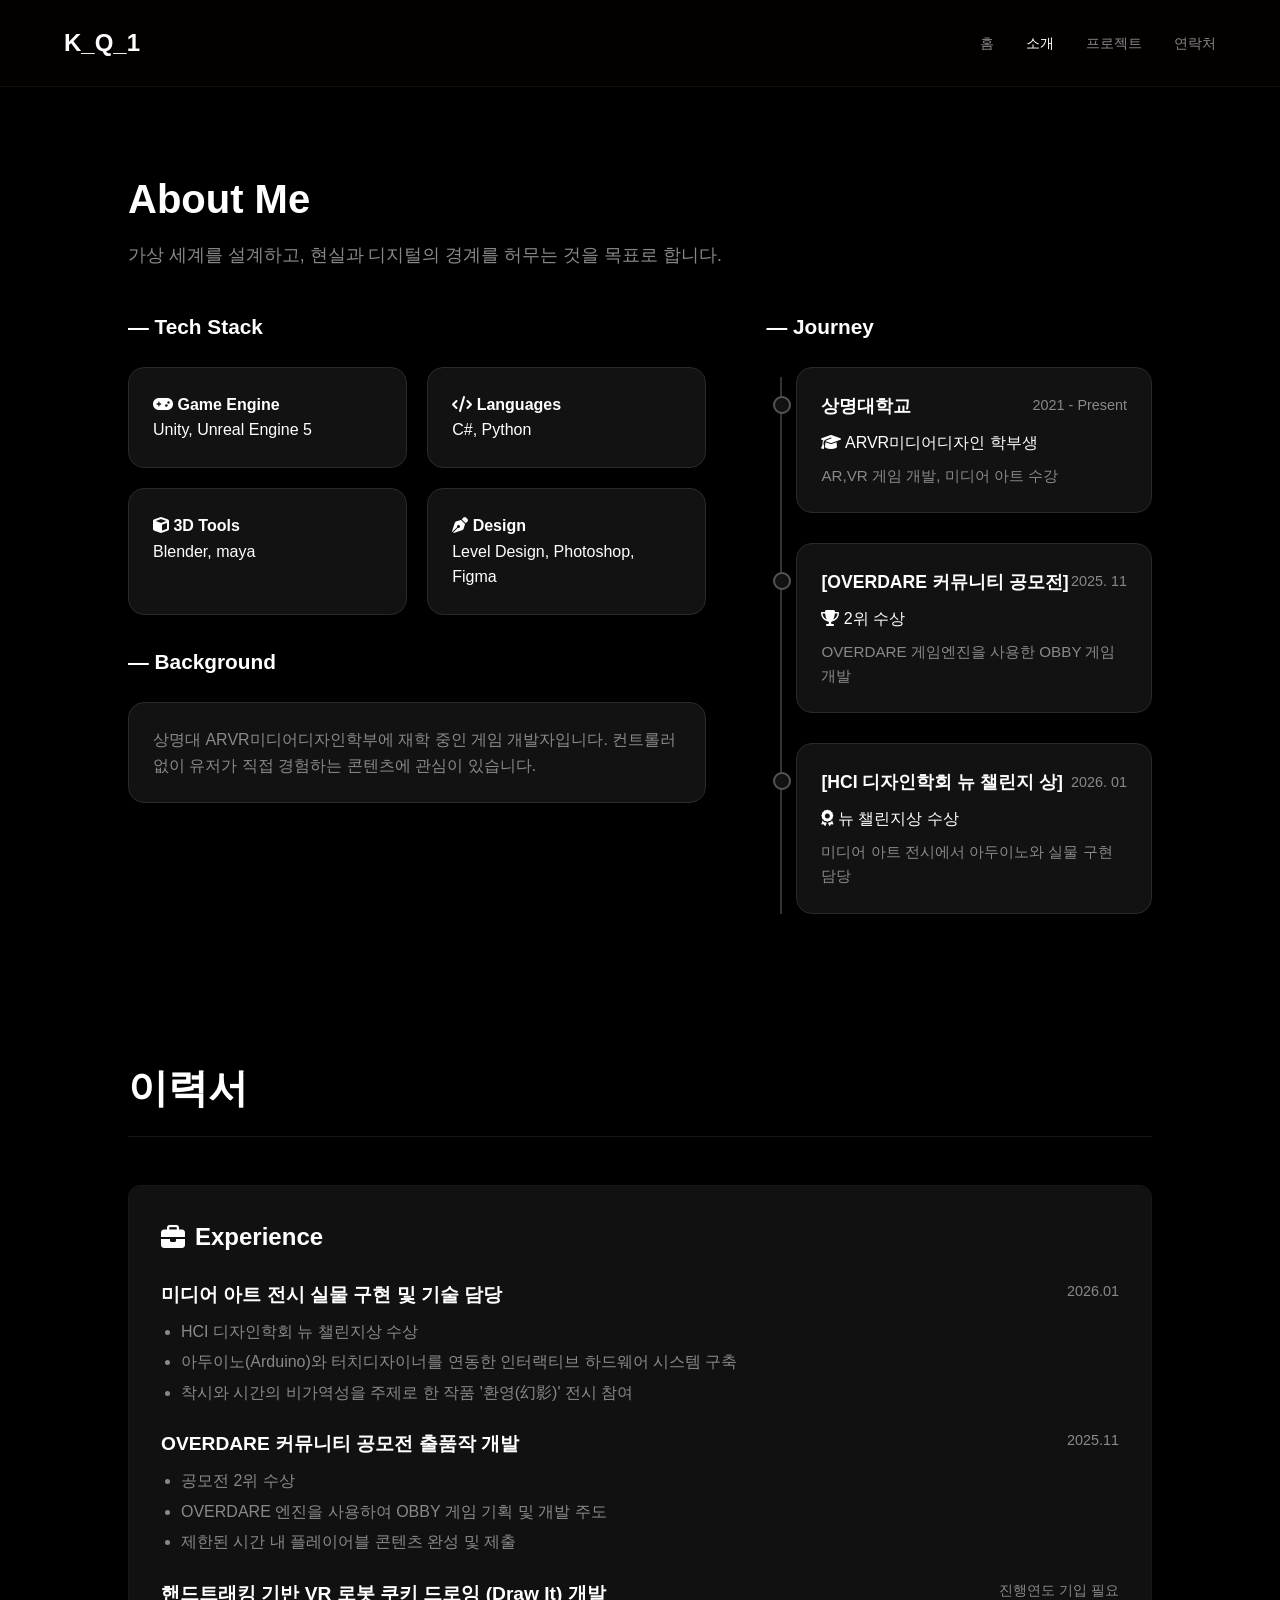
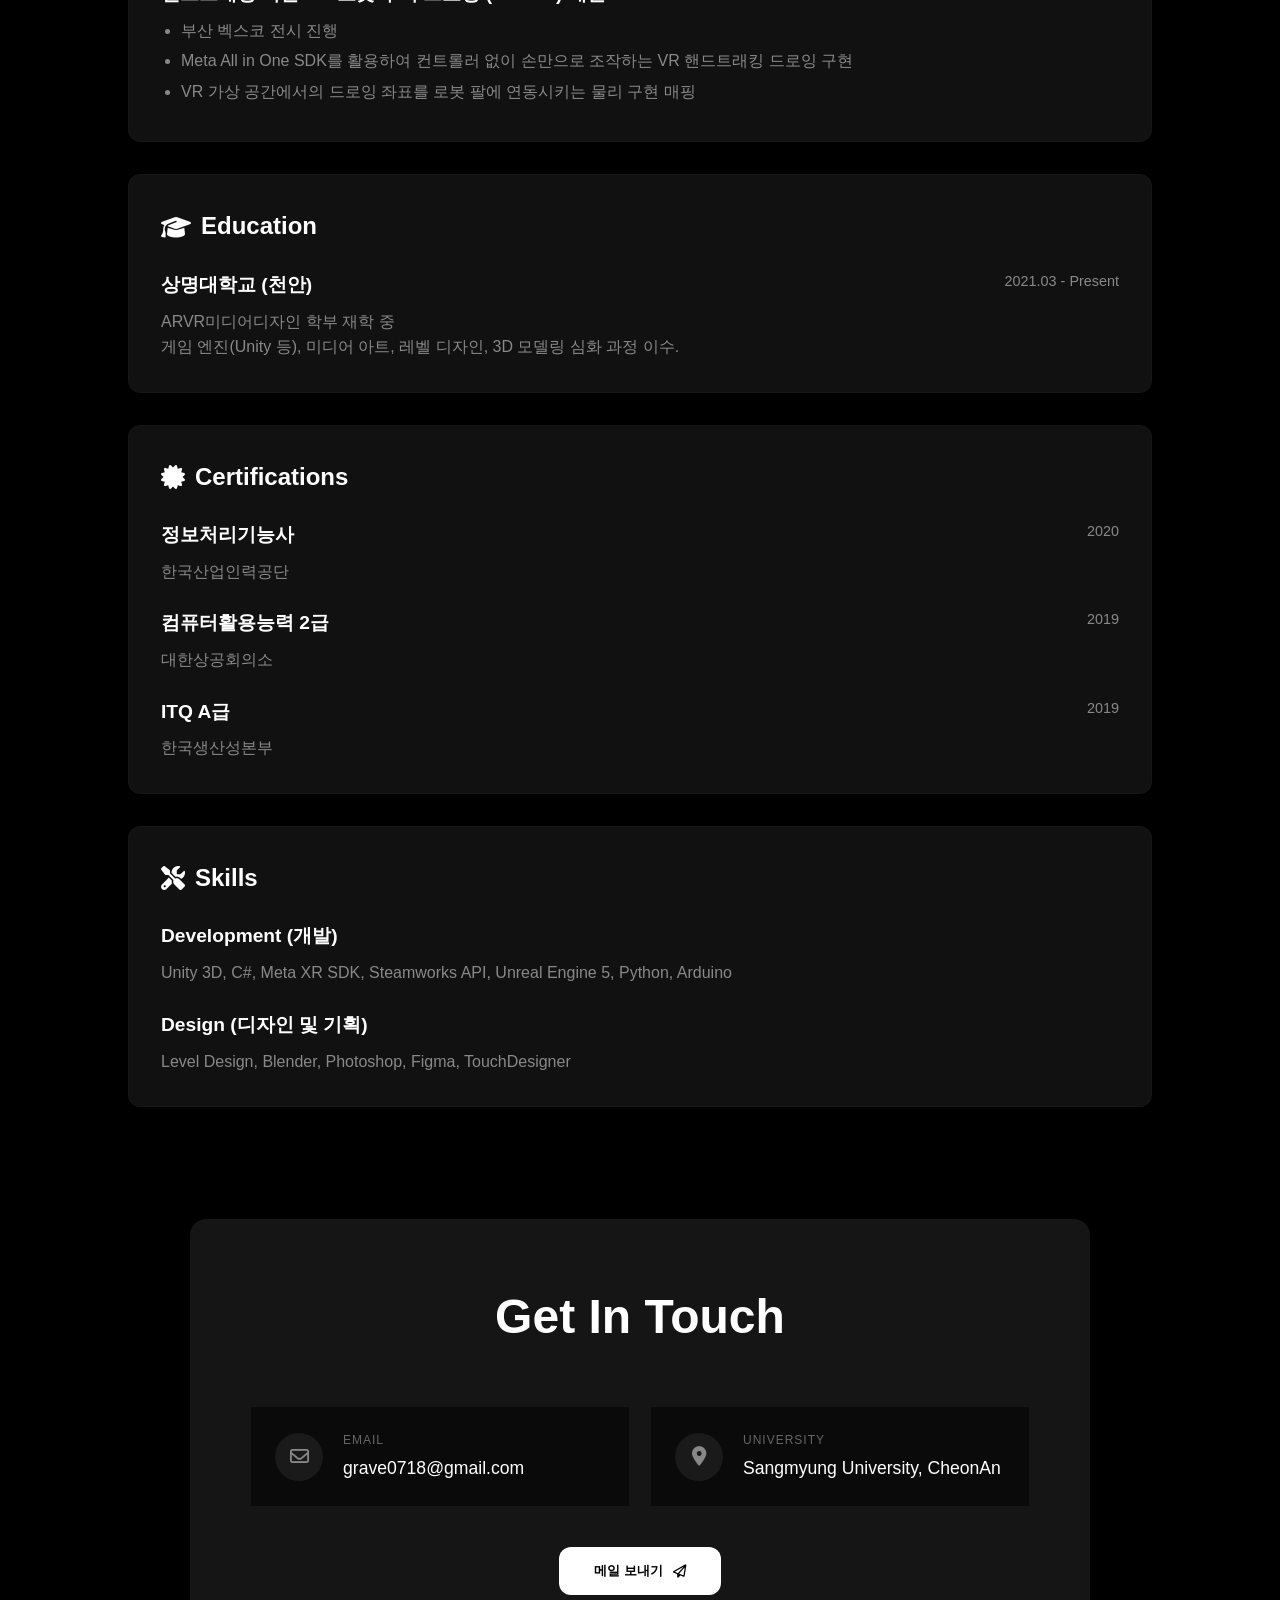
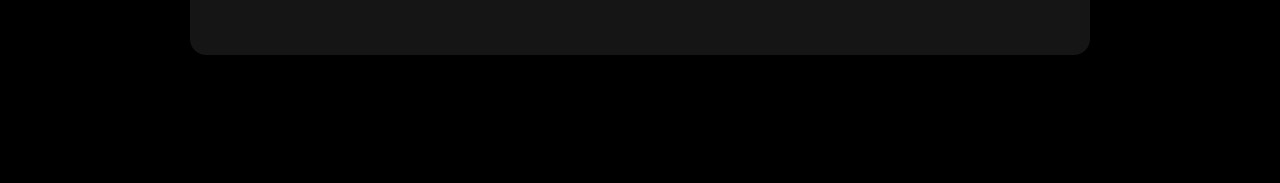
==== About.html @ 1043309b "04-09 2ndUpload(about 페이지 분리)" ====
<!DOCTYPE html>
<html lang="ko">

<head>
    <meta name="viewport" content="width=device-width, initial-scale=1.0">
    <meta charset="UTF-8">
    <title>기록보관소 - 소개</title>
    <link rel="stylesheet" href="style.css">
    <link rel="stylesheet" href="https://cdnjs.cloudflare.com/ajax/libs/font-awesome/6.4.0/css/all.min.css">
    <style>
        .resume-section {
            padding: 2rem 10%;
        }
        .resume-header {
            margin-bottom: 3rem;
            border-bottom: 1px solid var(--border);
            padding-bottom: 1rem;
        }
        .resume-header h2 {
            font-size: 2.5rem;
        }
        .resume-grid {
            display: grid;
            grid-template-columns: 1fr;
            gap: 2rem;
        }
        .resume-block {
            background: #111;
            border: 1px solid var(--border);
            border-radius: 12px;
            padding: 2rem;
        }
        .resume-block h3 {
            font-size: 1.5rem;
            margin-bottom: 1.5rem;
            color: var(--accent);
            display: flex;
            align-items: center;
            gap: 10px;
        }
        .resume-item {
            margin-bottom: 1.5rem;
        }
        .resume-item:last-child {
            margin-bottom: 0;
        }
        .resume-item-header {
            display: flex;
            justify-content: space-between;
            align-items: flex-start;
            margin-bottom: 0.5rem;
        }
        .resume-item-title {
            font-size: 1.2rem;
            font-weight: 600;
        }
        .resume-item-date {
            color: var(--text-sub);
            font-size: 0.9rem;
        }
        .resume-item-desc {
            color: var(--text-sub);
            line-height: 1.6;
            margin-top: 5px;
        }
        .resume-item ul {
            padding-left: 20px;
            margin-top: 5px;
            color: var(--text-sub);
        }
        .resume-item ul li {
            margin-bottom: 5px;
        }
    </style>
</head>

<body>
    <header>
        <div class="logo">K_Q_1</div>
        <nav>
            <ul>
                <li><a href="index.html">홈</a></li>
                <li><a href="about.html" style="color: var(--text-main);">소개</a></li>
                <li><a href="index.html#projects">프로젝트</a></li>
                <li><a href="index.html#contact">연락처</a></li>
            </ul>
        </nav>
    </header>

    <main>
        <section id="about-me" class="about-me">
            <div class="section-title">
                <h2>About Me</h2>
                <p>가상 세계를 설계하고, 현실과 디지털의 경계를 허무는 것을 목표로 합니다.</p>
            </div>

            <div class="about-content">
                <div class="content-left">
                    <h3>— Tech Stack</h3>
                    <div class="tech-grid">
                        <div class="tech-card">
                            <h4><i class="fas fa-gamepad"></i> Game Engine</h4>
                            <div class="tags"><span>Unity, </span><span>Unreal Engine 5</span></div>
                        </div>
                        <div class="tech-card">
                            <h4><i class="fas fa-code"></i> Languages</h4>
                            <div class="tags"><span>C#, </span><span>Python</span></div>
                        </div>
                        <div class="tech-card">
                            <h4><i class="fas fa-cube"></i> 3D Tools</h4>
                            <div class="tags"><span>Blender, maya</span></div>
                        </div>
                        <div class="tech-card">
                            <h4><i class="fas fa-pen-nib"></i> Design</h4>
                            <div class="tags"><span>Level Design, </span><span>Photoshop, </span><span>Figma</span></div>
                        </div>
                    </div>

                    <h3>— Background</h3>
                    <div class="background-box">
                        <p>상명대 ARVR미디어디자인학부에 재학 중인 게임 개발자입니다. 컨트롤러 없이 유저가 직접 경험하는 콘텐츠에 관심이 있습니다.</p>
                    </div>
                </div>

                <div class="content-right">
                    <h3>— Journey</h3>
                    <div class="timeline">
                        <div class="timeline-item">
                            <div class="time-header">
                                <h4>상명대학교</h4>
                                <span class="date">2021 - Present</span>
                            </div>
                            <p class="sub-title"><i class="fas fa-graduation-cap"></i> ARVR미디어디자인 학부생</p>
                            <p class="desc">AR,VR 게임 개발, 미디어 아트 수강 </p>
                        </div>

                        <div class="timeline-item">
                            <div class="time-header">
                                <h4>[OVERDARE 커뮤니티 공모전]</h4>
                                <span class="date">2025. 11</span>
                            </div>
                            <p class="sub-title"><i class="fas fa-trophy"></i> 2위 수상</p>
                            <p class="desc">OVERDARE 게임엔진을 사용한 OBBY 게임 개발</p>
                        </div>

                        <div class="timeline-item">
                            <div class="time-header">
                                <h4>[HCI 디자인학회 뉴 챌린지 상]</h4>
                                <span class="date">2026. 01</span>
                            </div>
                            <p class="sub-title"><i class="fas fa-award"></i> 뉴 챌린지상 수상</p>
                            <p class="desc">미디어 아트 전시에서 아두이노와 실물 구현 담당</p>
                        </div>
                    </div>
                </div>
            </div>
        </section>

        <section class="resume-section">
            <div class="resume-header">
                <h2>이력서</h2>
            </div>
            
            <div class="resume-grid">
                <div class="resume-block">
                    <h3><i class="fas fa-briefcase"></i> Experience</h3>
                    <div class="resume-item">
                        <div class="resume-item-header">
                            <div class="resume-item-title">미디어 아트 전시 실물 구현 및 기술 담당</div>
                            <div class="resume-item-date">2026.01</div>
                        </div>
                        <div class="resume-item-desc">
                            <ul>
                                <li>HCI 디자인학회 뉴 챌린지상 수상</li>
                                <li>아두이노(Arduino)와 터치디자이너를 연동한 인터랙티브 하드웨어 시스템 구축</li>
                                <li>착시와 시간의 비가역성을 주제로 한 작품 '환영(幻影)' 전시 참여</li>
                            </ul>
                        </div>
                    </div>
                    <div class="resume-item">
                        <div class="resume-item-header">
                            <div class="resume-item-title">OVERDARE 커뮤니티 공모전 출품작 개발</div>
                            <div class="resume-item-date">2025.11</div>
                        </div>
                        <div class="resume-item-desc">
                            <ul>
                                <li>공모전 2위 수상</li>
                                <li>OVERDARE 엔진을 사용하여 OBBY 게임 기획 및 개발 주도</li>
                                <li>제한된 시간 내 플레이어블 콘텐츠 완성 및 제출</li>
                            </ul>
                        </div>
                    </div>
                    <div class="resume-item">
                        <div class="resume-item-header">
                            <div class="resume-item-title">핸드트래킹 기반 VR 로봇 쿠키 드로잉 (Draw It) 개발</div>
                            <div class="resume-item-date">진행연도 기입 필요</div>
                        </div>
                        <div class="resume-item-desc">
                            <ul>
                                <li>부산 벡스코 전시 진행</li>
                                <li>Meta All in One SDK를 활용하여 컨트롤러 없이 손만으로 조작하는 VR 핸드트래킹 드로잉 구현</li>
                                <li>VR 가상 공간에서의 드로잉 좌표를 로봇 팔에 연동시키는 물리 구현 매핑</li>
                            </ul>
                        </div>
                    </div>
                </div>

                <div class="resume-block">
                    <h3><i class="fas fa-graduation-cap"></i> Education</h3>
                    <div class="resume-item">
                        <div class="resume-item-header">
                            <div class="resume-item-title">상명대학교 (천안)</div>
                            <div class="resume-item-date">2021.03 - Present</div>
                        </div>
                        <div class="resume-item-desc">
                            ARVR미디어디자인 학부 재학 중<br>
                            게임 엔진(Unity 등), 미디어 아트, 레벨 디자인, 3D 모델링 심화 과정 이수.
                        </div>
                    </div>
                </div>
                
                <div class="resume-block">
                    <h3><i class="fas fa-certificate"></i> Certifications</h3>
                    <div class="resume-item">
                        <div class="resume-item-header">
                            <div class="resume-item-title">정보처리기능사</div>
                            <div class="resume-item-date">2020</div>
                        </div>
                        <div class="resume-item-desc">
                            한국산업인력공단
                        </div>
                    </div>
                    <div class="resume-item">
                        <div class="resume-item-header">
                            <div class="resume-item-title">컴퓨터활용능력 2급</div>
                            <div class="resume-item-date">2019</div>
                        </div>
                        <div class="resume-item-desc">
                            대한상공회의소
                        </div>
                    </div>
                    <div class="resume-item">
                        <div class="resume-item-header">
                            <div class="resume-item-title">ITQ A급</div>
                            <div class="resume-item-date">2019</div>
                        </div>
                        <div class="resume-item-desc">
                            한국생산성본부
                        </div>
                    </div>
                </div>
                
                <div class="resume-block">
                    <h3><i class="fas fa-tools"></i> Skills</h3>
                    <div class="resume-item">
                        <div class="resume-item-header">
                            <div class="resume-item-title">Development (개발)</div>
                        </div>
                        <div class="resume-item-desc">
                            Unity 3D, C#, Meta XR SDK, Steamworks API, Unreal Engine 5, Python, Arduino
                        </div>
                    </div>
                    <div class="resume-item">
                        <div class="resume-item-header">
                            <div class="resume-item-title">Design (디자인 및 기획)</div>
                        </div>
                        <div class="resume-item-desc">
                            Level Design, Blender, Photoshop, Figma, TouchDesigner
                        </div>
                    </div>
                </div>
            </div>
        </section>
    </main>

    <section id="contact" class="contact-section">
        <div class="contact-card">
            <h2>Get In Touch</h2>
            <p class="contact-subtitle"></p>

            <div class="contact-grid">
                <div class="contact-item">
                    <div class="contact-icon"><i class="far fa-envelope"></i></div>
                    <div class="contact-text">
                        <span class="contact-label">EMAIL</span>
                        <strong>grave0718@gmail.com</strong>
                    </div>
                </div>

                <div class="contact-item">
                    <div class="contact-icon"><i class="fas fa-map-marker-alt"></i></div>
                    <div class="contact-text">
                        <span class="contact-label">UNIVERSITY</span>
                        <strong>Sangmyung University, CheonAn</strong>
                    </div>
                </div>
            </div>

            <button class="btn-primary btn-centered">메일 보내기 <i class="far fa-paper-plane"></i></button>
        </div>
    </section>

    <script src="main.js"></script>
</body>

</html>
---- style.css ----
:root {
    --bg-color: oklch(0.02 0 0);
    /* 배경: 완전 검정보다 약간 깊이감 있는 블랙 */
    --card-bg: oklch(0.07 0 0);
    /* 카드 배경: 짙은 회색 */
    --text-main: oklch(1 0 0);
    --text-sub: oklch(0.63 0 0);
    /* 서브 텍스트: 회색 */
    --accent: oklch(1 0 0);
    /* 강조색: 화이트 */
    --border: oklch(0.2 0 0);
    /* 경계선 색상 */
}

html {
    scroll-behavior: smooth;
}

* {
    margin: 0;
    padding: 0;
    box-sizing: border-box;
    font-family: 'Pretendard', 'Inter', sans-serif;
    /* 폰트가 핵심입니다 */
}

body {
    background-color: var(--bg-color);
    color: var(--text-main);
    line-height: 1.6;
}


header {
    position: sticky;
    top: 0;
    z-index: 1000;
    background-color: rgba(5, 0, 0, 0.8);
    backdrop-filter: blur(10px);
    display: flex;
    justify-content: space-between;
    align-items: center;
    padding: 1.5rem 5%;
    border-bottom: 1px solid rgba(255, 255, 255, 0.05);
}

.logo {
    font-size: 1.5rem;
    font-weight: 800;
}

nav ul {
    display: flex;
    list-style: none;
}

nav ul li {
    margin-left: 2rem;
}

nav ul li a {
    text-decoration: none;
    font-size: 0.9rem;
    color: var(--text-sub);
    transition: 0.3s;
}

nav ul li a:hover {
    color: var(--text-main);
}

.hero {
    display: flex;
    align-items: center;
    justify-content: space-between;
    min-height: 80vh;
    padding: 0 10%;
}

.hero-text {
    flex: 1.2;
}

.badge {
    background: rgba(255, 255, 255, 0.1);
    padding: 8px 16px;
    border-radius: 50px;
    font-size: 0.8rem;
    border: 1px solid var(--border);
    margin-bottom: 2rem;
    display: inline-block;
}

.hero-text h1 {
    font-size: 4.5rem;
    /* 크게 가야 느낌이 납니다 */
    line-height: 1.1;
    margin-bottom: 1.5rem;
}

.hero-text p {
    color: var(--text-sub);
    font-size: 1.1rem;
    margin-bottom: 2rem;
}

.hero-text strong {
    color: var(--text-main);
}

.hero-visual {
    flex: 0.8;
    display: flex;
    justify-content: flex-end;
}

.image-card {
    position: relative;
    max-width: 450px;
    width: 100%;
    height: 500px;
    display: flex;
    align-items: flex-end;
    padding: 20px;
    cursor: pointer;
    transition: transform 0.3s cubic-bezier(0.25, 1, 0.5, 1);
}

.image-card:hover {
    transform: translateY(-10px);
}

.card-bg-front, .card-bg-back {
    position: absolute;
    top: 0; left: 0; right: 0; bottom: 0;
    border-radius: 24px;
    background-size: cover;
    background-position: center;
    border: 1px solid #2a2a2a;
    background-color: var(--card-bg);
    transition: transform 0.5s cubic-bezier(0.4, 0, 0.2, 1), z-index 0s 0.25s, box-shadow 0.5s ease;
    box-shadow: 0 5px 15px rgba(0,0,0,0.3);
}

.card-bg-front {
    background-image: url('Images/Profile/IMG_20240602_171643_382.webp'); 
    transform: rotate(0deg) translate(0px, 0px);
    z-index: 2;
}

.card-bg-back {
    background-image: url('https://images.unsplash.com/photo-1592478411213-6153e4ebc07d?auto=format&fit=crop&q=80&w=600'); 
    transform: rotate(-3deg) translate(-10px, 5px);
    z-index: 1;
}

.image-card:hover .card-bg-front {
    box-shadow: 0 15px 30px rgba(0, 0, 0, 0.5);
}

.image-card.swapped .card-bg-front {
    transform: rotate(-3deg) translate(-10px, 5px);
    z-index: 1;
    box-shadow: 0 5px 15px rgba(0,0,0,0.3);
}

.image-card.swapped .card-bg-back {
    transform: rotate(0deg) translate(0px, 0px);
    z-index: 2;
}

.image-card.swapped:hover .card-bg-back {
    box-shadow: 0 15px 30px rgba(0, 0, 0, 0.5);
}

/* Removed `::before` tilted line, combined with real layered cards */

.badge-unity {
    background: #000;
    padding: 10px 20px;
    border-radius: 12px;
    font-size: 0.8rem;
    border: 1px solid var(--border);
    display: flex;
    align-items: center;
    position: relative;
    z-index: 10;
}

.cta-group {
    display: flex;
    align-items: center;
    gap: 20px;
}

.btn-primary {
    background: #fff;
    color: #000;
    padding: 15px 35px;
    border-radius: 12px;
    font-weight: 700;
    border: none;
    cursor: pointer;
}

.social-links i {
    font-size: 1.2rem;
    color: var(--text-sub);
    margin-left: 15px;
    padding: 12px;
    border: 1px solid var(--border);
    border-radius: 50%;
    cursor: pointer;
}


.about-me {
    padding: 5rem 10%;
}

.section-title h2 {
    font-size: 2.5rem;
    margin-bottom: 10px;
}

.about-content {
    display: flex;
    gap: 60px;
    margin-top: 40px;
}

.content-left {
    flex: 1.2;
}

.content-right {
    flex: 0.8;
}

.tech-grid {
    display: grid;
    grid-template-columns: repeat(2, 1fr);
    gap: 20px;
    margin-bottom: 30px;
}

.tech-card,
.background-box {
    background: #121212;
    border: 1px solid #2a2a2a;
    padding: 24px;
    border-radius: 16px;
}

.section-title p {
    color: var(--text-sub);
    font-size: 1.1rem;
    margin-bottom: 2rem;
}

.background-box p {
    color: var(--text-sub);
}

h3 {
    font-size: 1.3rem;
    margin-bottom: 1.5rem;
    color: var(--text-main);
}

.timeline {
    position: relative;
}

.timeline-item {
    position: relative;
    background: #121212;
    border: 1px solid #2a2a2a;
    padding: 24px;
    border-radius: 16px;
    margin-left: 30px;
    margin-bottom: 30px;
}

/* 수직 선 */
.timeline::before {
    content: '';
    position: absolute;
    left: 15px;
    transform: translateX(-50%);
    top: 10px;
    bottom: 0;
    width: 2px;
    background: #333;
}

/* 타임라인 원 */
.timeline-item::before {
    content: '';
    position: absolute;
    left: -15.5px;
    transform: translateX(-50%);
    top: 28px;
    width: 14px;
    height: 14px;
    border-radius: 50%;
    border: 2px solid #555;
    background: #121212;
    z-index: 1;
}

.time-header {
    display: flex;
    justify-content: space-between;
    align-items: center;
    margin-bottom: 10px;
}

.time-header h4 {
    font-size: 1.1rem;
    color: var(--text-main);
}

.time-header .date {
    font-size: 0.9rem;
    color: var(--text-sub);
}

.sub-title {
    color: var(--accent);
    font-weight: 500;
    margin-bottom: 8px;
}

.desc {
    color: var(--text-sub);
    font-size: 0.95rem;
}

@media (max-width: 1024px) {
    .about-content {
        flex-direction: column;
        /* 세로로 쌓기 */
    }

    .tech-grid {
        grid-template-columns: 1fr;
        /* 1줄로 변경 */
    }
}

/* ==========================================================================
   Projects Section
   ========================================================================== */
.projects-section {
    padding: 5rem 10%;
}

.projects-header {
    display: flex;
    justify-content: space-between;
    align-items: flex-end;
    margin-bottom: 3rem;
    border-bottom: 1px solid var(--border);
    padding-bottom: 20px;
}

.projects-header h2 {
    font-size: 2.5rem;
    margin-bottom: 10px;
}

.projects-header p {
    color: var(--text-sub);
}

.github-link {
    color: var(--text-main);
    text-decoration: none;
    font-size: 0.9rem;
    display: flex;
    align-items: center;
    gap: 8px;
    font-weight: 500;
}

.github-link:hover {
    color: var(--accent);
}

.projects-grid {
    display: grid;
    grid-template-columns: repeat(3, 1fr);
    gap: 24px;
}

.project-card {
    background: #111;
    border: 1px solid var(--border);
    border-radius: 4px;
    overflow: hidden;
    display: flex;
    flex-direction: column;
}

.project-img {
    height: 200px;
    background-size: cover;
    background-position: center;
    border-bottom: 1px solid #222;
}

.project-info {
    padding: 24px;
    flex: 1;
    display: flex;
    flex-direction: column;
}

.engine-tag {
    font-size: 0.75rem;
    color: #888;
    margin-bottom: 12px;
    letter-spacing: 1px;
    font-weight: 600;
}

.project-card h3 {
    font-size: 1.4rem;
    margin-bottom: 12px;
}

.project-desc {
    color: var(--text-sub);
    font-size: 0.95rem;
    margin-bottom: 24px;
    flex: 1;
    line-height: 1.5;
}

.skill-tags {
    display: flex;
    flex-wrap: wrap;
    gap: 8px;
}

.skill-tags span {
    background: #1a1a1a;
    border: 1px solid #333;
    padding: 6px 12px;
    font-size: 0.75rem;
    color: #aaa;
    border-radius: 4px;
}

.skill-tags .plus-tag {
    background: #222;
    color: #fff;
}

/* ==========================================================================
   Contact Section
   ========================================================================== */
.contact-section {
    padding: 5rem 10% 8rem 10%;
    display: flex;
    justify-content: center;
}

.contact-card {
    background: #151515;
    border-radius: 16px;
    padding: 60px;
    width: 100%;
    max-width: 900px;
    text-align: center;
}

.contact-card h2 {
    font-size: 3rem;
    margin-bottom: 15px;
}

.contact-subtitle {
    color: var(--text-sub);
    font-size: 1.1rem;
    margin-bottom: 50px;
    line-height: 1.6;
}

.contact-grid {
    display: grid;
    grid-template-columns: 1fr 1fr;
    gap: 20px;
    margin-bottom: 40px;
}

.contact-item {
    background: #0a0a0a;
    border: 1px solid var(--border);
    padding: 24px;
    display: flex;
    align-items: center;
    gap: 20px;
    text-align: left;
}

.contact-icon {
    width: 48px;
    height: 48px;
    background: #1a1a1a;
    border-radius: 50%;
    display: flex;
    align-items: center;
    justify-content: center;
    font-size: 1.2rem;
    color: #888;
}

.contact-text {
    display: flex;
    flex-direction: column;
    gap: 4px;
}

.contact-label {
    font-size: 0.75rem;
    color: #666;
    letter-spacing: 1px;
}

.contact-text strong {
    font-size: 1.1rem;
    font-weight: 500;
}

.btn-centered {
    margin: 0 auto;
    display: flex;
    align-items: center;
    gap: 10px;
}

@media (max-width: 1024px) {
    .projects-grid {
        grid-template-columns: repeat(2, 1fr);
    }
}

@media (max-width: 768px) {
    .projects-grid, .contact-grid {
        grid-template-columns: 1fr;
    }
    
    .projects-header {
        flex-direction: column;
        align-items: flex-start;
        gap: 20px;
    }
}

/* ==========================================================================
   Project Hover Effects
   ========================================================================== */
.project-card {
    cursor: pointer;
    transition: transform 0.3s ease, box-shadow 0.3s ease;
}

.project-card:hover {
    transform: translateY(-5px);
    border-color: #444;
}

.project-img {
    position: relative;
}

.project-overlay {
    position: absolute;
    top: 0; left: 0; right: 0; bottom: 0;
    background: rgba(0, 0, 0, 0.5);
    display: flex;
    align-items: center;
    justify-content: center;
    opacity: 0;
    transition: opacity 0.3s;
}

.project-card:hover .project-overlay {
    opacity: 1;
}

.btn-view {
    background: #fff;
    color: #000;
    padding: 12px 24px;
    border-radius: 30px;
    font-weight: 700;
    font-size: 0.95rem;
    display: flex;
    align-items: center;
    gap: 8px;
    transform: translateY(10px);
    transition: transform 0.3s;
}

.project-card:hover .btn-view {
    transform: translateY(0);
}

/* ==========================================================================
   Project Modal Structure
   ========================================================================== */
.modal {
    display: none;
    position: fixed;
    top: 0; left: 0; 
    width: 100%; height: 100%;
    background: rgba(0, 0, 0, 0.85);
    z-index: 1000;
    justify-content: center;
    align-items: center;
    padding: 20px;
}

.modal.active {
    display: flex;
    animation: fadeIn 0.3s;
}

@keyframes fadeIn {
    from { opacity: 0; }
    to { opacity: 1; }
}

.modal-content {
    background: #0f0f0f;
    width: 100%;
    max-width: 1200px;
    max-height: 90vh;
    border-radius: 8px;
    border: 1px solid #333;
    display: flex;
    flex-direction: column;
    overflow: hidden;
}

.modal-header {
    display: flex;
    justify-content: space-between;
    align-items: center;
    padding: 20px 30px;
    border-bottom: 1px solid #222;
}

.modal-header h2 {
    font-size: 1.5rem;
    margin: 0;
}

.close-modal {
    font-size: 1.2rem;
    color: #888;
    cursor: pointer;
    padding: 5px;
    transition: color 0.2s;
}

.close-modal:hover {
    color: #fff;
}

.modal-body {
    display: flex;
    flex-wrap: wrap;
    overflow-y: auto;
}

/* Modal Split Layout */
.modal-left {
    flex: 1.4;
    min-width: 300px;
    background: #000;
}

.modal-right {
    flex: 1;
    min-width: 300px;
    padding: 30px;
    border-left: 1px solid #222;
}

/* Modal Graphics */
.modal-main-img {
    width: 100%;
    aspect-ratio: 16/9;
    background-size: cover;
    background-position: center;
}

.modal-thumbnails {
    display: flex;
    gap: 10px;
    padding: 15px;
    background: #050505;
}

.thumb-img {
    width: 100px;
    height: 60px;
    background-size: cover;
    background-position: center;
    border: 2px solid transparent;
    cursor: pointer;
    opacity: 0.6;
    transition: 0.2s;
}

.thumb-img:hover, .thumb-img.active {
    opacity: 1;
    border-color: #fff;
}

/* Modal Details */
.modal-actions {
    display: flex;
    gap: 15px;
    margin-bottom: 40px;
}

.modal-actions a {
    flex: 1;
    text-align: center;
    padding: 12px;
    border-radius: 4px;
    text-decoration: none;
    font-weight: 600;
    font-size: 0.95rem;
    display: flex;
    align-items: center;
    justify-content: center;
    gap: 8px;
}

.btn-secondary {
    background: #1a1a1a;
    color: #fff;
    border: 1px solid #333;
}

.btn-secondary:hover {
    background: #222;
}

.modal-section {
    margin-bottom: 30px;
}

.modal-section h3 {
    font-size: 0.8rem;
    color: #888;
    letter-spacing: 1.5px;
    margin-bottom: 15px;
}

#modalDesc {
    color: #ccc;
    line-height: 1.6;
    font-size: 0.95rem;
}

#modalFeatures {
    list-style: none;
    padding: 0;
}

#modalFeatures li {
    position: relative;
    padding-left: 15px;
    margin-bottom: 12px;
    color: #bbb;
    font-size: 0.9rem;
}

#modalFeatures li::before {
    content: '•';
    position: absolute;
    left: 0;
    color: #666;
}

@media (max-width: 768px) {
    .modal-body {
        flex-direction: column;
    }
    .modal-right {
        border-left: none;
        border-top: 1px solid #222;
    }
}
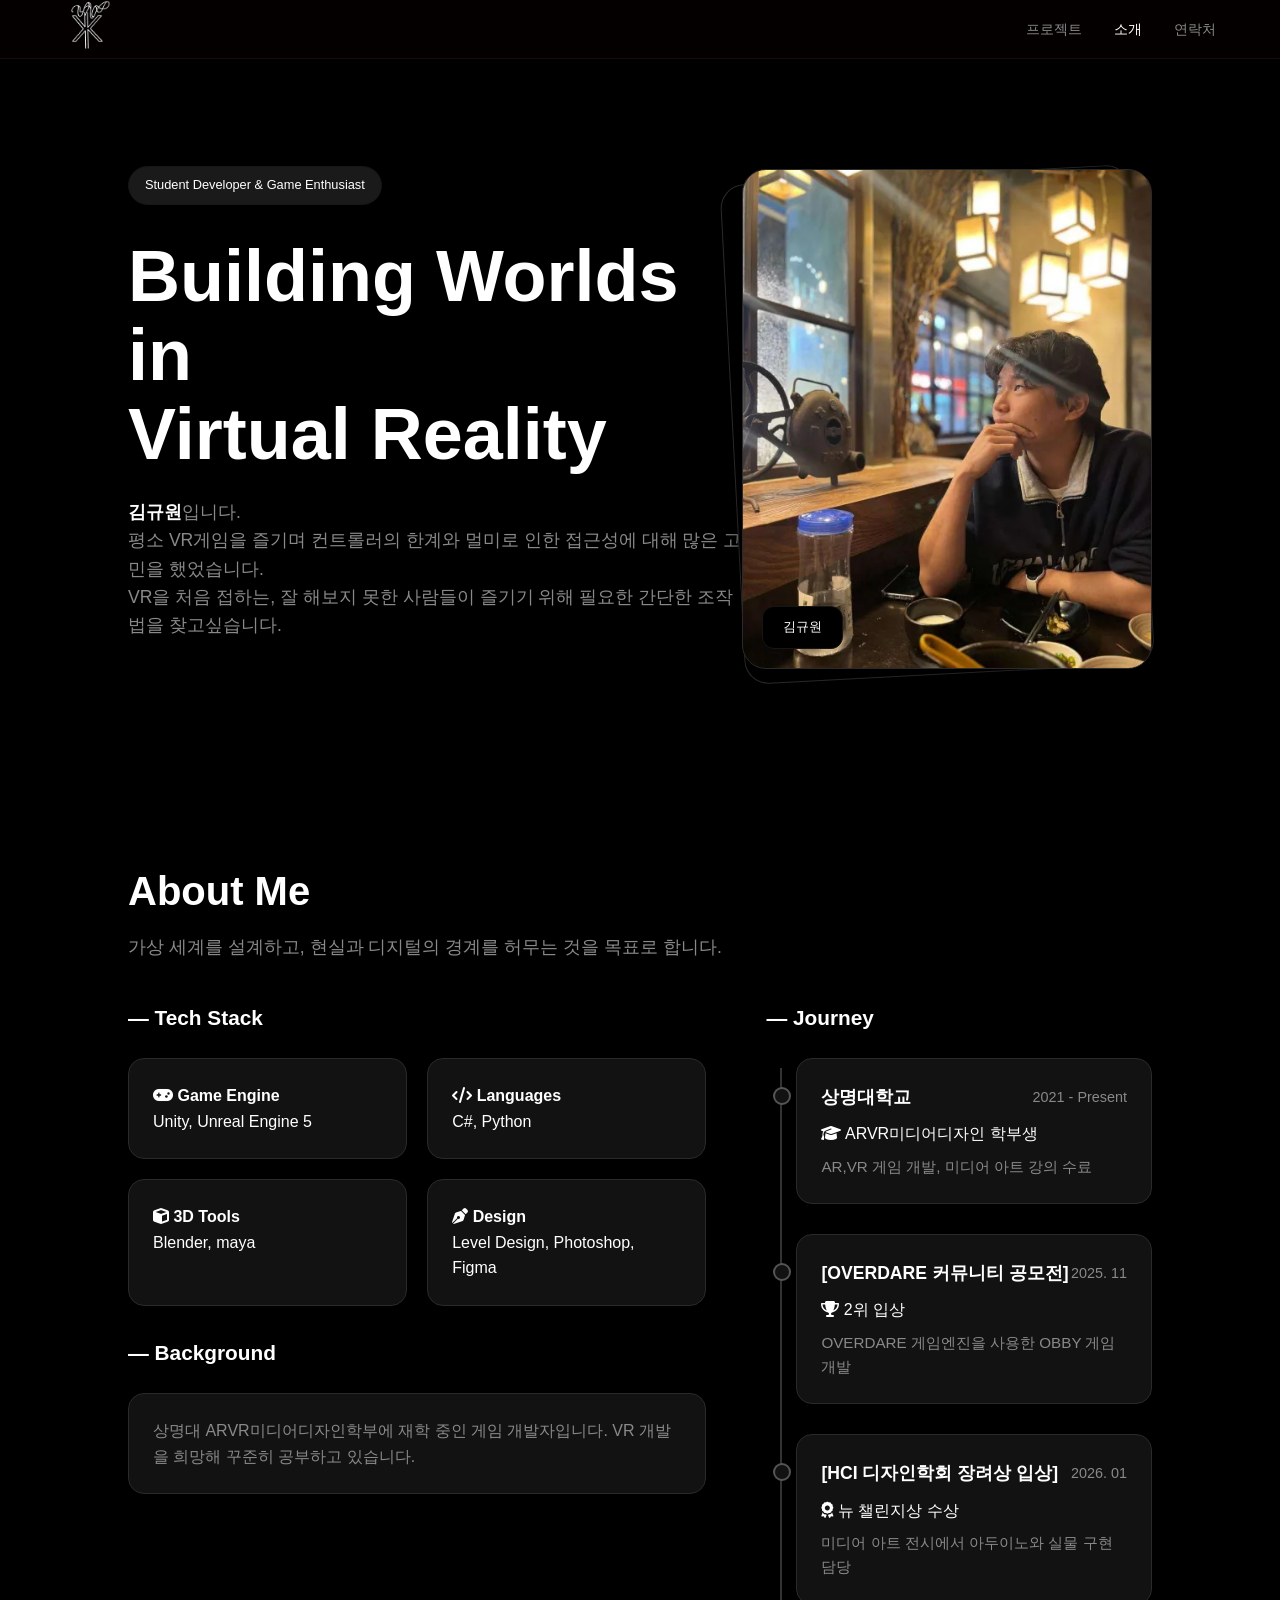
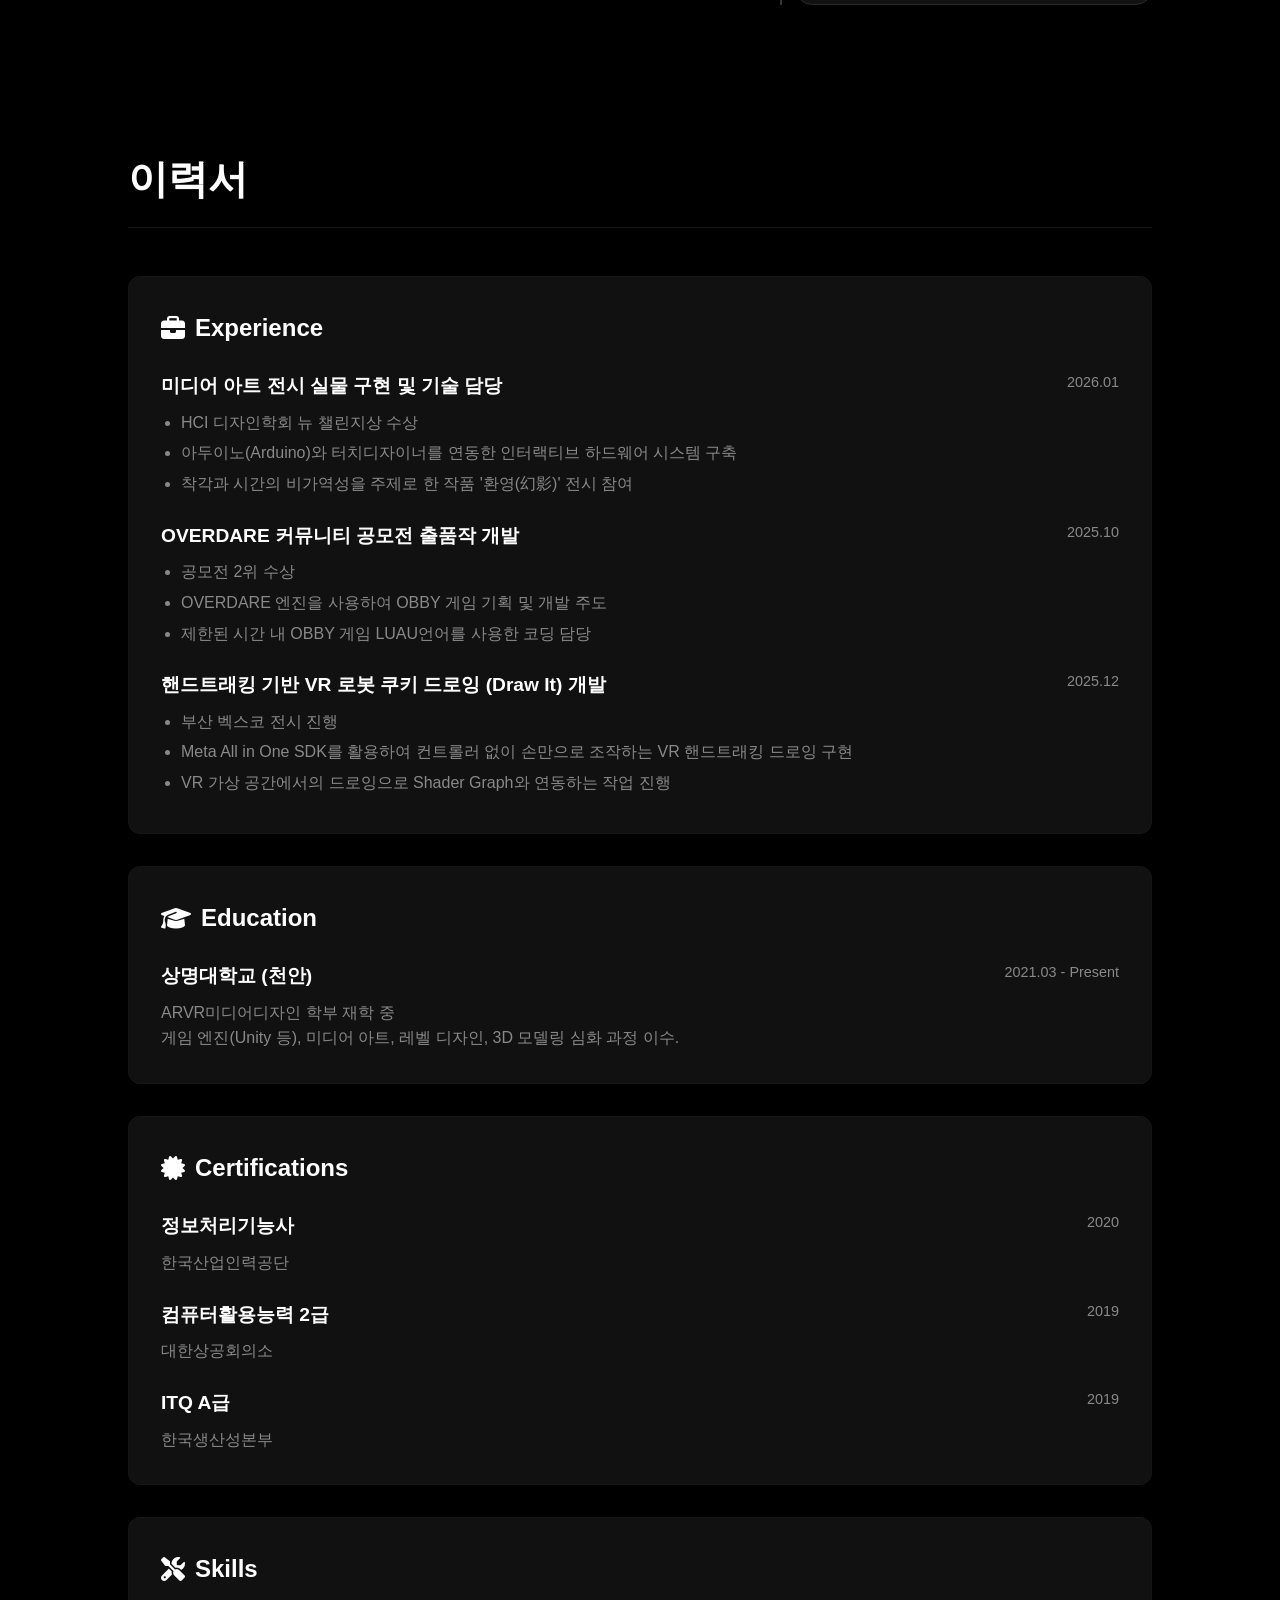
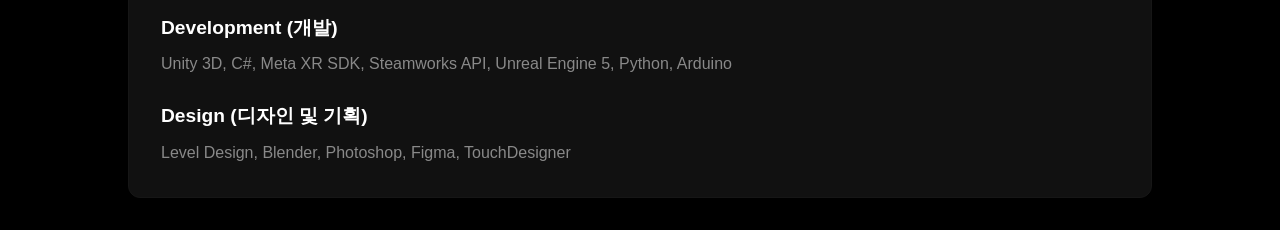
==== commit a582428f: "04-11_3rdUpload(각페이지 분리, 로고 추가)" ====
--- a/About.html
+++ b/About.html
@@ -76,18 +76,46 @@
 
 <body>
     <header>
-        <div class="logo">K_Q_1</div>
+        <img class="logo" src="./Images/Projects/Name_Monogram.png" alt="K_Q_1">
         <nav>
             <ul>
-                <li><a href="index.html">홈</a></li>
+                <li><a href="index.html">프로젝트</a></li>
                 <li><a href="about.html" style="color: var(--text-main);">소개</a></li>
-                <li><a href="index.html#projects">프로젝트</a></li>
-                <li><a href="index.html#contact">연락처</a></li>
+                <li><a href="contact.html">연락처</a></li>
             </ul>
         </nav>
     </header>
 
     <main>
+        <section class="hero">
+            <div class="hero-text">
+                <span class="badge">Student Developer & Game Enthusiast</span>
+                <h1>Building Worlds in <br><span>Virtual Reality</span></h1>
+                <p> <strong>김규원</strong>입니다.<br>평소 VR게임을 즐기며 컨트롤러의 한계와 멀미로 인한 접근성에 대해 많은 고민을 했었습니다.
+                    <br>VR을 처음 접하는, 잘 해보지 못한 사람들이 즐기기 위해 필요한 간단한 조작법을 찾고싶습니다.
+                </p>
+
+                <div class="cta-group">
+                    <!-- 나중에 추가
+                    <button class="btn-primary">작업물 보기 &rarr;</button>
+                    <div class="social-links">
+                        <i class="fab fa-github"></i>
+                        <i class="fab fa-youtube"></i>
+                        <i class="fab fa-twitter"></i>
+                    </div>
+                    -->
+                </div>
+            </div>
+
+            <div class="hero-visual">
+                <div class="image-card" onclick="this.classList.toggle('swapped')">
+                    <div class="card-bg-front"></div>
+                    <div class="card-bg-back"></div>
+                    <div class="badge-unity">김규원</div>
+                </div>
+            </div>
+        </section>
+
         <section id="about-me" class="about-me">
             <div class="section-title">
                 <h2>About Me</h2>
@@ -118,7 +146,7 @@
 
                     <h3>— Background</h3>
                     <div class="background-box">
-                        <p>상명대 ARVR미디어디자인학부에 재학 중인 게임 개발자입니다. 컨트롤러 없이 유저가 직접 경험하는 콘텐츠에 관심이 있습니다.</p>
+                        <p>상명대 ARVR미디어디자인학부에 재학 중인 게임 개발자입니다. VR 개발을 희망해 꾸준히 공부하고 있습니다.</p>
                     </div>
                 </div>
 
@@ -131,7 +159,7 @@
                                 <span class="date">2021 - Present</span>
                             </div>
                             <p class="sub-title"><i class="fas fa-graduation-cap"></i> ARVR미디어디자인 학부생</p>
-                            <p class="desc">AR,VR 게임 개발, 미디어 아트 수강 </p>
+                            <p class="desc">AR,VR 게임 개발, 미디어 아트 강의 수료 </p>
                         </div>
 
                         <div class="timeline-item">
@@ -139,13 +167,13 @@
                                 <h4>[OVERDARE 커뮤니티 공모전]</h4>
                                 <span class="date">2025. 11</span>
                             </div>
-                            <p class="sub-title"><i class="fas fa-trophy"></i> 2위 수상</p>
+                            <p class="sub-title"><i class="fas fa-trophy"></i> 2위 입상</p>
                             <p class="desc">OVERDARE 게임엔진을 사용한 OBBY 게임 개발</p>
                         </div>
 
                         <div class="timeline-item">
                             <div class="time-header">
-                                <h4>[HCI 디자인학회 뉴 챌린지 상]</h4>
+                                <h4>[HCI 디자인학회 장려상 입상]</h4>
                                 <span class="date">2026. 01</span>
                             </div>
                             <p class="sub-title"><i class="fas fa-award"></i> 뉴 챌린지상 수상</p>
@@ -173,33 +201,33 @@
                             <ul>
                                 <li>HCI 디자인학회 뉴 챌린지상 수상</li>
                                 <li>아두이노(Arduino)와 터치디자이너를 연동한 인터랙티브 하드웨어 시스템 구축</li>
-                                <li>착시와 시간의 비가역성을 주제로 한 작품 '환영(幻影)' 전시 참여</li>
+                                <li>착각과 시간의 비가역성을 주제로 한 작품 '환영(幻影)' 전시 참여</li>
                             </ul>
                         </div>
                     </div>
                     <div class="resume-item">
                         <div class="resume-item-header">
                             <div class="resume-item-title">OVERDARE 커뮤니티 공모전 출품작 개발</div>
-                            <div class="resume-item-date">2025.11</div>
+                            <div class="resume-item-date">2025.10</div>
                         </div>
                         <div class="resume-item-desc">
                             <ul>
                                 <li>공모전 2위 수상</li>
                                 <li>OVERDARE 엔진을 사용하여 OBBY 게임 기획 및 개발 주도</li>
-                                <li>제한된 시간 내 플레이어블 콘텐츠 완성 및 제출</li>
+                                <li>제한된 시간 내 OBBY 게임 LUAU언어를 사용한 코딩 담당</li>
                             </ul>
                         </div>
                     </div>
                     <div class="resume-item">
                         <div class="resume-item-header">
                             <div class="resume-item-title">핸드트래킹 기반 VR 로봇 쿠키 드로잉 (Draw It) 개발</div>
-                            <div class="resume-item-date">진행연도 기입 필요</div>
+                            <div class="resume-item-date">2025.12</div>
                         </div>
                         <div class="resume-item-desc">
                             <ul>
                                 <li>부산 벡스코 전시 진행</li>
                                 <li>Meta All in One SDK를 활용하여 컨트롤러 없이 손만으로 조작하는 VR 핸드트래킹 드로잉 구현</li>
-                                <li>VR 가상 공간에서의 드로잉 좌표를 로봇 팔에 연동시키는 물리 구현 매핑</li>
+                                <li>VR 가상 공간에서의 드로잉으로 Shader Graph와 연동하는 작업 진행</li>
                             </ul>
                         </div>
                     </div>
@@ -273,32 +301,7 @@
         </section>
     </main>
 
-    <section id="contact" class="contact-section">
-        <div class="contact-card">
-            <h2>Get In Touch</h2>
-            <p class="contact-subtitle"></p>
-
-            <div class="contact-grid">
-                <div class="contact-item">
-                    <div class="contact-icon"><i class="far fa-envelope"></i></div>
-                    <div class="contact-text">
-                        <span class="contact-label">EMAIL</span>
-                        <strong>grave0718@gmail.com</strong>
-                    </div>
-                </div>
-
-                <div class="contact-item">
-                    <div class="contact-icon"><i class="fas fa-map-marker-alt"></i></div>
-                    <div class="contact-text">
-                        <span class="contact-label">UNIVERSITY</span>
-                        <strong>Sangmyung University, CheonAn</strong>
-                    </div>
-                </div>
-            </div>
-
-            <button class="btn-primary btn-centered">메일 보내기 <i class="far fa-paper-plane"></i></button>
-        </div>
-    </section>
+
 
     <script src="main.js"></script>
 </body>
--- a/style.css
+++ b/style.css
@@ -14,6 +14,7 @@
 
 html {
     scroll-behavior: smooth;
+    overflow-y: scroll;
 }
 
 * {
@@ -40,13 +41,22 @@
     display: flex;
     justify-content: space-between;
     align-items: center;
-    padding: 1.5rem 5%;
+    padding: 1rem 5%; /* 원래 수준의 슬림한 상단바 굵기를 유지합니다 */
     border-bottom: 1px solid rgba(255, 255, 255, 0.05);
 }
 
+nav {
+    margin-left: auto; /* 로고가 공중에 떠 있기 때문에, 메뉴들이 오른쪽 끝에 붙도록 밀어줍니다 */
+}
+
 .logo {
-    font-size: 1.5rem;
-    font-weight: 800;
+    position: absolute;
+    top: 0px; /* 헤더 윗부분부터 시작 */
+    left: 5%;
+    height: 50px; /* 로고 크기만 단독으로 큼직하게! 숫자를 조절해보세요 */
+    width: auto;
+    object-fit: contain;
+    z-index: 1001; /* 다른 요소들보다 항상 위에 뜨도록 설정 */
 }
 
 nav ul {
@@ -388,33 +398,88 @@
     color: var(--accent);
 }
 
+.carousel-container {
+    position: relative;
+    display: flex;
+    align-items: center;
+    width: 100%;
+}
+
+.carousel-btn {
+    position: absolute;
+    top: 50%;
+    transform: translateY(-50%);
+    background: rgba(0, 0, 0, 0.7);
+    color: white;
+    border: 1px solid var(--border);
+    width: 50px;
+    height: 50px;
+    border-radius: 50%;
+    display: flex;
+    align-items: center;
+    justify-content: center;
+    cursor: pointer;
+    z-index: 10;
+    transition: 0.3s;
+    font-size: 1.2rem;
+}
+
+.carousel-btn:hover {
+    background: #fff;
+    color: #000;
+}
+
+.prev-btn {
+    left: -25px;
+}
+
+.next-btn {
+    right: -25px;
+}
+
 .projects-grid {
-    display: grid;
-    grid-template-columns: repeat(3, 1fr);
-    gap: 24px;
+    display: flex;
+    gap: 32px;
+    overflow-x: auto;
+    scroll-behavior: smooth;
+    scroll-snap-type: x mandatory;
+    padding-bottom: 20px;
+    width: 100%;
+}
+
+/* Custom Scrollbar for Carousel */
+.projects-grid::-webkit-scrollbar {
+    height: 8px;
+}
+.projects-grid::-webkit-scrollbar-track {
+    background: #111; 
+    border-radius: 4px;
+}
+.projects-grid::-webkit-scrollbar-thumb {
+    background: #444; 
+    border-radius: 4px;
 }
 
 .project-card {
+    flex: 0 0 calc(90% - 16px);
+    max-width: 800px;
+    scroll-snap-align: center;
     background: #111;
     border: 1px solid var(--border);
-    border-radius: 4px;
+    border-radius: 8px;
     overflow: hidden;
     display: flex;
     flex-direction: column;
 }
 
 .project-img {
-    height: 200px;
+    height: 500px;
     background-size: cover;
     background-position: center;
-    border-bottom: 1px solid #222;
 }
 
 .project-info {
-    padding: 24px;
-    flex: 1;
-    display: flex;
-    flex-direction: column;
+    display: none;
 }
 
 .engine-tag {
@@ -542,13 +607,13 @@
 }
 
 @media (max-width: 1024px) {
-    .projects-grid {
-        grid-template-columns: repeat(2, 1fr);
+    .project-card {
+        flex: 0 0 calc(100% - 16px);
     }
 }
 
 @media (max-width: 768px) {
-    .projects-grid, .contact-grid {
+    .contact-grid {
         grid-template-columns: 1fr;
     }
     
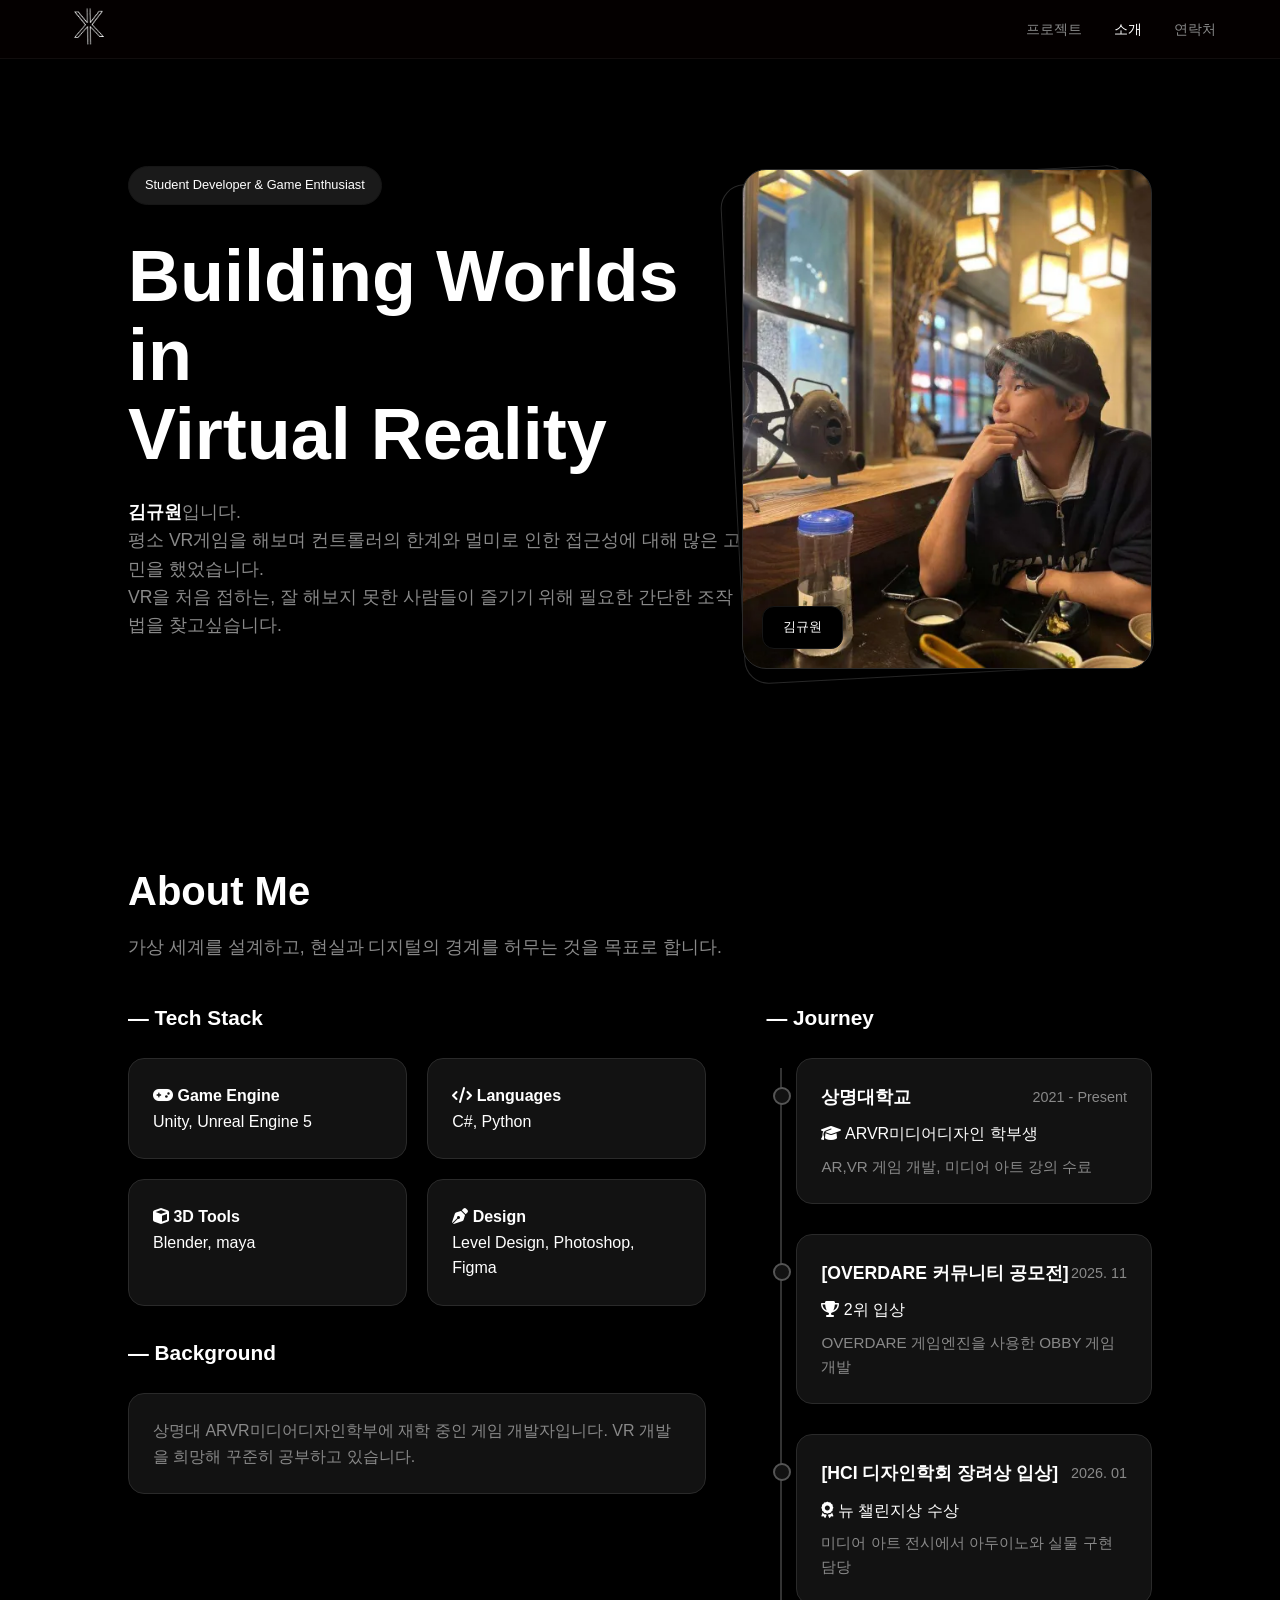
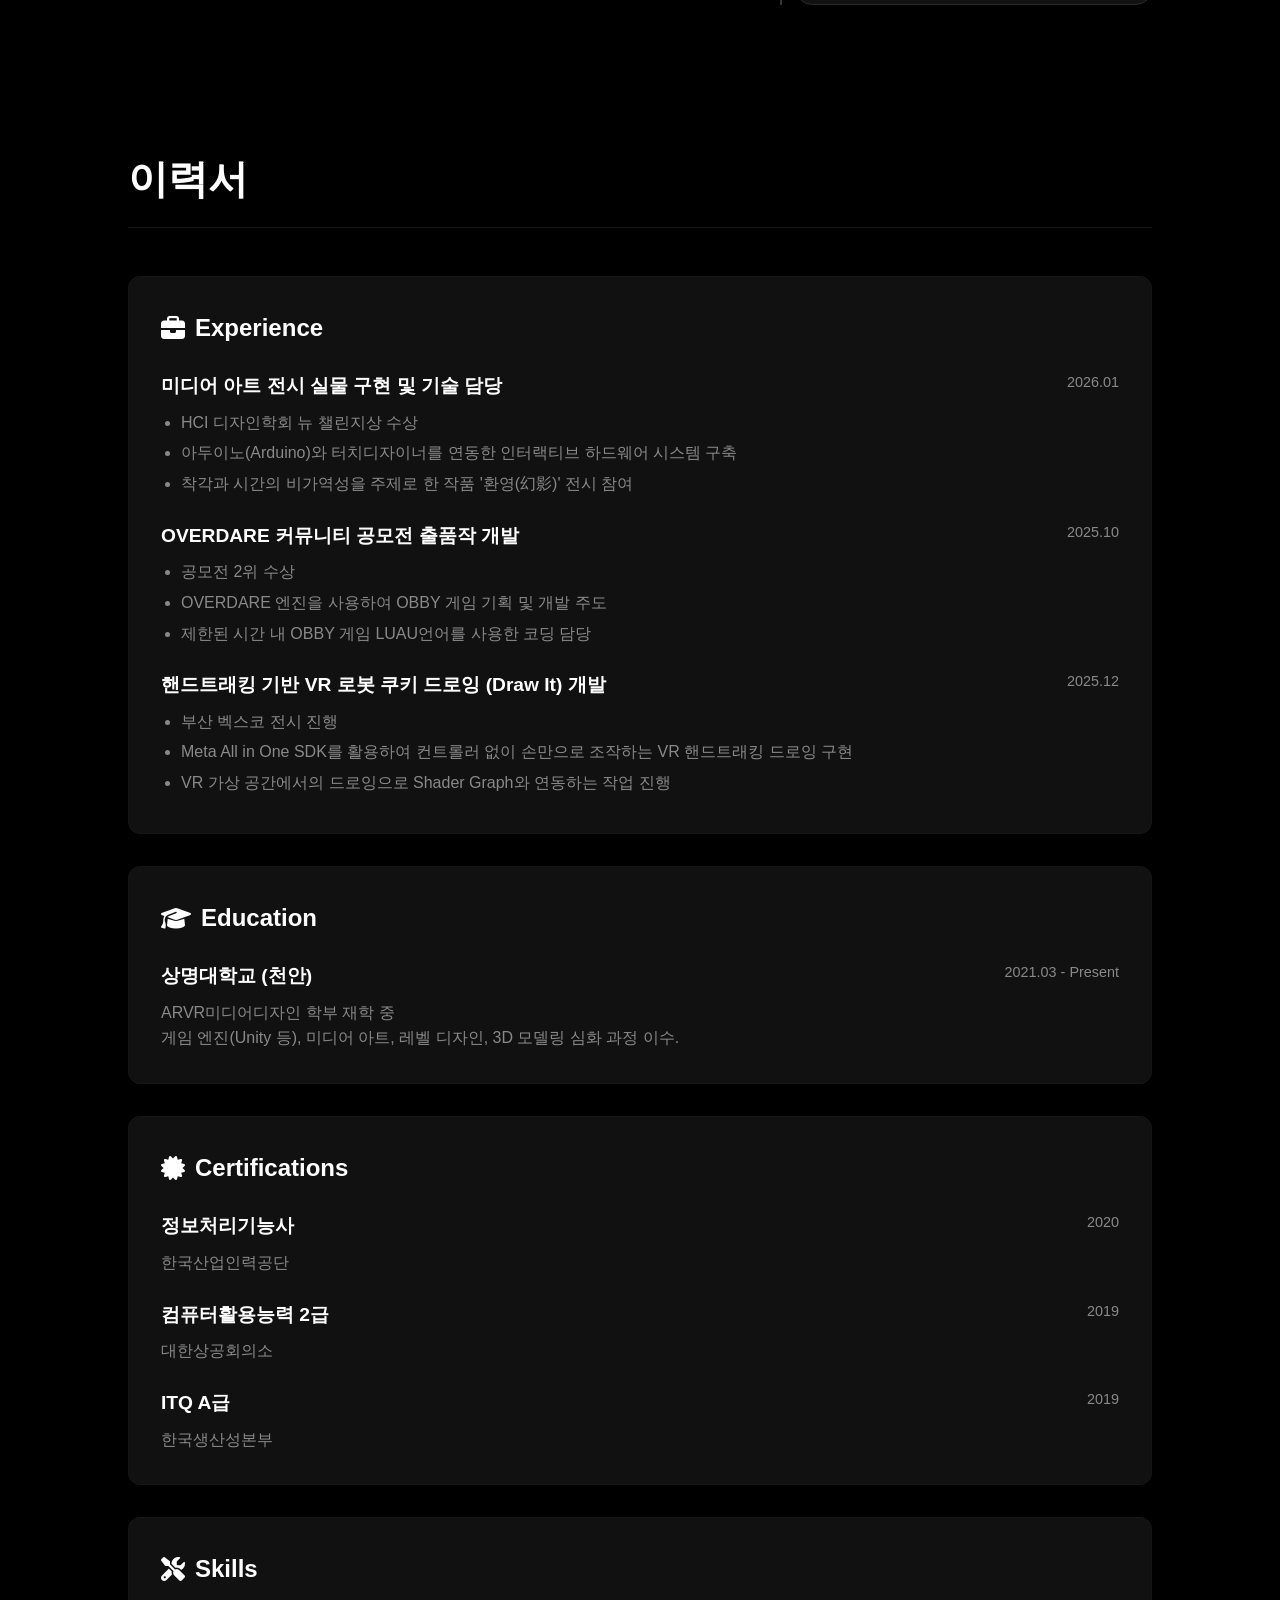
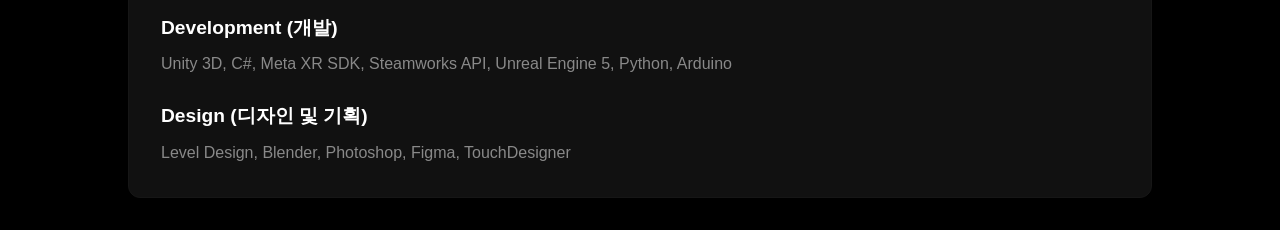
==== commit 923039ab: "04-14_파일표준화" ====
--- a/About.html
+++ b/About.html
@@ -91,7 +91,7 @@
             <div class="hero-text">
                 <span class="badge">Student Developer & Game Enthusiast</span>
                 <h1>Building Worlds in <br><span>Virtual Reality</span></h1>
-                <p> <strong>김규원</strong>입니다.<br>평소 VR게임을 즐기며 컨트롤러의 한계와 멀미로 인한 접근성에 대해 많은 고민을 했었습니다.
+                <p> <strong>김규원</strong>입니다.<br>평소 VR게임을 해보며 컨트롤러의 한계와 멀미로 인한 접근성에 대해 많은 고민을 했었습니다.
                     <br>VR을 처음 접하는, 잘 해보지 못한 사람들이 즐기기 위해 필요한 간단한 조작법을 찾고싶습니다.
                 </p>
 
